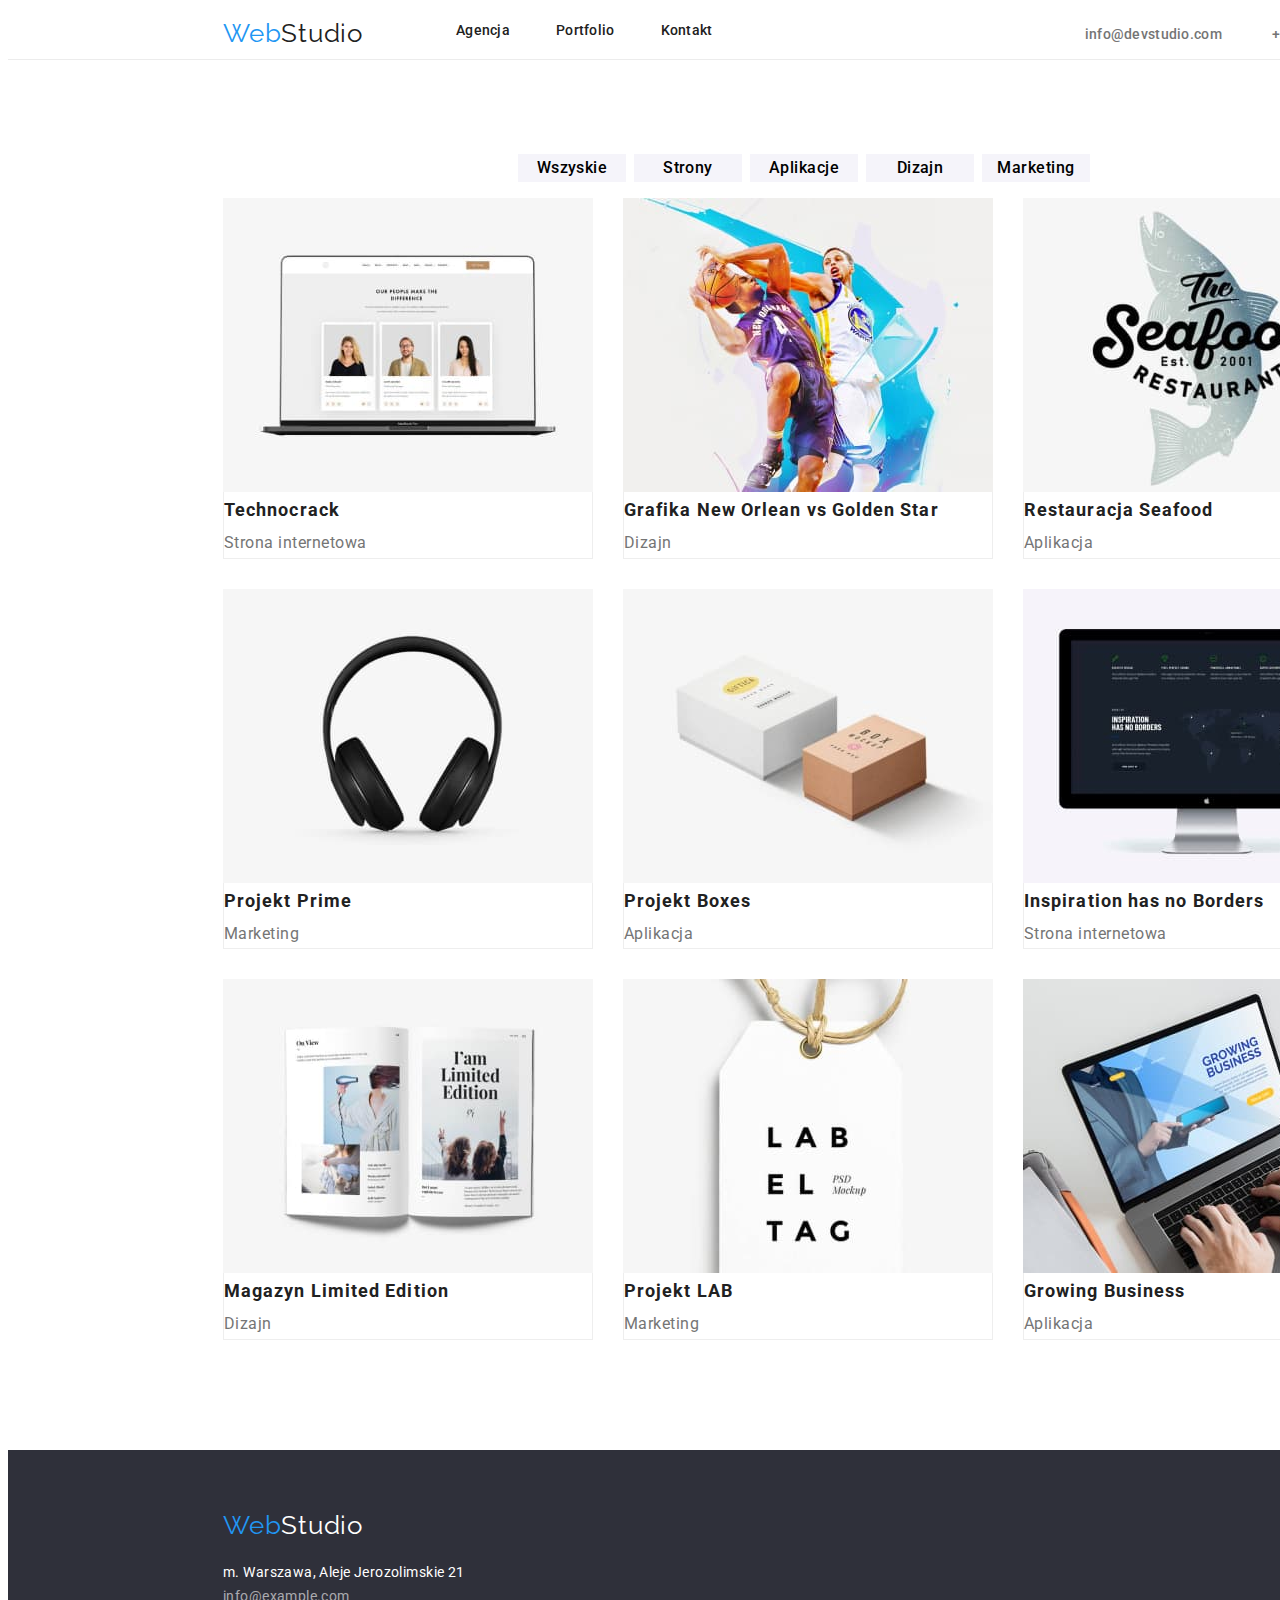
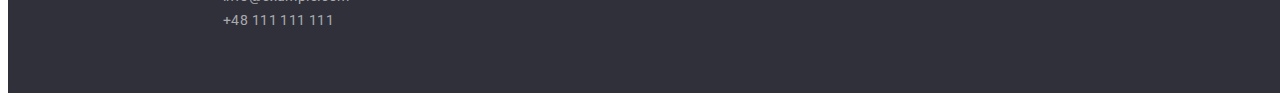
==== portfolio.html @ b4b90aaa "add files" ====
<!DOCTYPE html>
<html lang="pl">

<head>
    <meta charset="UTF-8" />
    <meta http-equiv="X-UA-Compatible" content="IE=edge" />
    <meta name="viewport" content="width=device-width, initial-scale=1.0" />
    <link rel="preconnect" href="https://fonts.googleapis.com" />
    <link rel="preconnect" href="https://fonts.gstatic.com" crossorigin />
    <link href="https://fonts.googleapis.com/css2?family=Raleway:wght@700&family=Roboto:wght@400;500;700;900&display=swap" rel="stylesheet" />
    <link rel="stylesheet" href="https://cdnjs.cloudflare.com/ajax/libs/modern-normalize/1.1.0/modern-normalize.min.css" integrity="sha512-wpPYUAdjBVSE4KJnH1VR1HeZfpl1ub8YT/NKx4PuQ5NmX2tKuGu6U/JRp5y+Y8XG2tV+wKQpNHVUX03MfMFn9Q==" crossorigin="anonymous" referrerpolicy="no-referrer"
    />
    <link rel="stylesheet" href="css/styles.css" type="text/css" />
    <title>WebStudio</title>
</head>

<body>
    <div class="container">
        <header class="header-class">
            <div class="header-div-flex">
                <a href="index.html" class="logo"><span class="web">Web</span>Studio</a>
                <nav class="top-menu">
                    <ul>
                        <li><a href="index.html" class="link"> Agencja</a></li>
                        <li>
                            <a href="portfolio.html" class="link">Portfolio</a>
                        </li>
                        <li>
                            <a href="#" class="link">Kontakt</a>
                        </li>
                    </ul>
                </nav>
            </div>
            <ul class="ul-address-nav">
                <li><a href="mailto:info@devstudio.com" class="link contacts">info@devstudio.com</a></li>
                <li><a href="tel:+48111111111" class="link contacts">+48 111 111 111</a></li>
            </ul>
        </header>
        <main>
            <!-- sekcja portfolio -->
            <section class="section">
                <div class="div-flex-filters">
                    <button type="button" class="filters">Wszyskie</button>
                    <button type="button" class="filters">Strony</button>
                    <button type="button" class="filters">Aplikacje</button>
                    <button type="button" class="filters">Dizajn</button>
                    <button type="button" class="filters">Marketing</button>
                </div>
                <ul class="filter">
                    <li>
                        <figure>
                            <figcaption>
                                <img src="images/portfolio/img.jpg" width="370" height="294" alt="Technocrack" />
                                <h3 class="header-three">Technocrack</h3>
                                <p class="paragraph">Strona internetowa</p>
                            </figcaption>
                        </figure>
                    </li>
                    <li>
                        <figure>
                            <figcaption>
                                <img src="images/portfolio/img-1.jpg" width="370" height="294" alt="Grafika New Orlean vs Golden Star" />
                                <h3 class="header-three">Grafika New Orlean vs Golden Star</h3>
                                <p class="paragraph">Dizajn</p>
                            </figcaption>
                        </figure>
                    </li>
                    <li>
                        <figure>
                            <figcaption>
                                <img src="images/portfolio/img-2.jpg" width="370" height="294" alt="Restauracja Seafood" />
                                <h3 class="header-three">Restauracja Seafood</h3>
                                <p class="paragraph">Aplikacja</p>
                            </figcaption>
                        </figure>
                    </li>
                    <li>
                        <figure>
                            <figcaption>
                                <img src="images/portfolio/img-3.jpg" width="370" height="294" alt="Projekt Prime" />
                                <h3 class="header-three">Projekt Prime</h3>
                                <p class="paragraph">Marketing</p>
                            </figcaption>
                        </figure>
                    </li>
                    <li>
                        <figure>
                            <figcaption>
                                <img src="images/portfolio/img-4.jpg" width="370" height="294" alt="Projekt Boxes" />
                                <h3 class="header-three">Projekt Boxes</h3>
                                <p class="paragraph">Aplikacja</p>
                            </figcaption>
                        </figure>
                    </li>
                    <li>
                        <figure>
                            <figcaption>
                                <img src="images/portfolio/img-5.jpg" width="370" height="294" alt="Inspiration has no Borders" />
                                <h3 class="header-three">Inspiration has no Borders</h3>
                                <p class="paragraph">Strona internetowa</p>
                            </figcaption>
                        </figure>
                    </li>
                    <li>
                        <figure>
                            <figcaption>
                                <img src="images/portfolio/img-6.jpg" width="370" height="294" alt="Magazyn Limited Edition" />
                                <h3 class="header-three">Magazyn Limited Edition</h3>
                                <p class="paragraph">Dizajn</p>
                            </figcaption>
                        </figure>
                    </li>
                    <li>
                        <figure>
                            <figcaption>
                                <img src="images/portfolio/img-7.jpg" width="370" height="294" alt="Projekt LAB" />
                                <h3 class="header-three">Projekt LAB</h3>
                                <p class="paragraph">Marketing</p>
                            </figcaption>
                        </figure>
                    </li>
                    <li>
                        <figure>
                            <figcaption>
                                <img src="images/portfolio/img-8.jpg" width="370" height="294" alt="Growing Business" />
                                <h3 class="header-three">Growing Business</h3>
                                <p class="paragraph">Aplikacja</p>
                            </figcaption>
                        </figure>
                    </li>
                </ul>
            </section>
        </main>
        <footer class="footer-section">
            <a href=" index.html " class="logo-footer"><span class="web">Web</span>Studio</a>
            <address>
          <ul>
            <li>
              <a
                href="https://goo.gl/maps/srkfornJ1DspSCza9 "
                target="_blank"
                rel="noopener nofollow noreferrer"
                class="adres"
                >m. Warszawa, Aleje Jerozolimskie 21</a
              >
            </li>

            <li><a href="mailto:info@example.com " class="email">info@example.com</a></li>
            <li><a href="tel:+48111111111 " class="tel">+48 111 111 111</a></li>
          </ul>
        </address>
        </footer>
    </div>
</body>

</html>
---- css/styles.css ----
:root {
    --main-text-color: #212121;
    --logo-color: #2196f3;
    --contacts-color: #757575;
    --filters-bg-color: #f5f4fa;
    --footer-section: #2f303a;
    --contacts-footer-color: rgba(255, 255, 255, 0.6);
    --second-color: #ffffff;
    --nav-border: 1px solid #ececec;
    --border-color-portfolio: #eeeeee;
}

body {
    font-family: 'Roboto', sans-serif;
    color: var(--main-text-color);
}

.container {
    margin: auto;
    width: 1600px;
}

.header-class {
    display: flex;
    align-items: center;
    border-bottom: var(--nav-border);
    justify-content: space-between;
}

.link {
    text-decoration: none;
    color: var(--main-text-color);
}

.link:hover,
.link:focus {
    color: var(--logo-color);
}

.filters:hover,
.filters:focus {
    background-color: var(--logo-color);
    color: var(--second-color);
    border-color: var(--logo-color);
    cursor: pointer;
}

.logo {
    text-decoration: none;
    font-family: 'Raleway';
    /* width: 145px; */
    font-size: 26px;
    letter-spacing: 0.03em;
    color: var(--main-text-color);
    line-height: 1.9;
    margin-left: 215px;
}

.web {
    color: var(--logo-color);
}

.top-menu {
    font-family: inherit;
    font-weight: 500;
    font-size: 14px;
    line-height: 1.14;
    letter-spacing: 0.02em;
}

.top-menu ul {
    display: flex;
    padding-left: 93px;
}

.top-menu li {
    margin-right: 46px;
}

.top-menu li:last-child {
    margin-right: 0;
}

.header-div-flex {
    display: flex;
}

.ul-address-nav {
    display: flex;
    margin-right: 227px;
}

.ul-address-nav li {
    margin-right: 50px;
}

.ul-address-nav li:last-child {
    margin-right: 0;
}

.contacts {
    color: var(--contacts-color);
    font-family: inherit;
    font-weight: 500;
    font-size: 14px;
    line-height: 1.14;
    letter-spacing: 0.02em;
}

.filters {
    background-color: var(--filters-bg-color);
    border: none;
    font-family: inherit;
    font-weight: 500;
    font-size: 16px;
    line-height: 1.6;
    text-align: center;
    letter-spacing: 0.03em;
}

ul {
    list-style-type: none;
}

.header-three {
    font-size: 18px;
    line-height: 2;
    letter-spacing: 0.06em;
}

.paragraph {
    font-size: 16px;
    line-height: 1.87;
    letter-spacing: 0.03em;
    color: var(--contacts-color);
}

.footer-section {
    background-color: var(--footer-section);
    color: var(--second-color);
    padding-top: 60px;
    font-style: normal;
}

address ul {
    padding: 20px 0 60px 215px;
    margin: 0;
    font-style: normal;
}

.logo-footer {
    padding-left: 215px;
    font-family: 'Raleway';
    font-size: 26px;
    line-height: 1.19;
    letter-spacing: 0.03em;
    color: var(--second-color);
    text-decoration: none;
}

.adres {
    text-decoration: none;
    font-family: inherit;
    font-size: 14px;
    line-height: 1.7;
    letter-spacing: 0.03em;
    color: var(--second-color);
}

.email {
    font-family: inherit;
    font-size: 14px;
    line-height: 1.7;
    letter-spacing: 0.03em;
    text-decoration-line: none;
    color: var(--contacts-footer-color);
}

.tel {
    font-family: inherit;
    font-size: 14px;
    line-height: 1.7;
    letter-spacing: 0.03em;
    color: var(--contacts-footer-color);
    text-decoration: none;
}

.tel:hover,
.email:hover,
.adres:hover {
    text-decoration: underline;
}

.button-index {
    display: flex;
    padding: 7px 38px;
    font-family: inherit;
    font-size: 16px;
    line-height: 1.87;
    text-align: center;
    letter-spacing: 0.06em;
    color: var(--second-color);
    background-color: var(--logo-color);
    box-shadow: 0px 4px 4px rgba(0, 0, 0, 0.15);
    border-radius: 4px;
    cursor: pointer;
    border-color: var(--logo-color);
    margin-left: 700px;
    margin-right: 700px;
    margin-bottom: 106px;
}

.header-first {
    font-family: inherit;
    font-weight: 900;
    font-size: 44px;
    line-height: 1.36;
    text-align: center;
    letter-spacing: 0.06em;
    text-transform: uppercase;
    color: var(--second-color);
    margin: 106px 452px 30px;
}

.welcome {
    background-color: var(--footer-section);
}

.header-third-index {
    font-family: inherit;
    font-size: 14px;
    line-height: 1.14;
    letter-spacing: 0.03em;
    text-transform: uppercase;
}

.paragraph-index {
    font-size: 14px;
    line-height: 1.71;
    letter-spacing: 0.03em;
    color: var(--contacts-color);
}

.header-second-index {
    font-size: 36px;
    line-height: 1.16;
    text-align: center;
    letter-spacing: 0.03em;
}

.team {
    background: var(--filters-bg-color);
}

.header-third-team {
    font-weight: 500;
    font-size: 16px;
    line-height: 1.18;
    text-align: center;
    letter-spacing: 0.03em;
}

.paragraph-team {
    font-size: 16px;
    line-height: 1.18;
    text-align: center;
    letter-spacing: 0.03em;
    color: var(--contacts-color);
}

.section {
    padding-top: 94px;
    padding-bottom: 94px;
}

.card,
.boxes,
.team-list,
.filter {
    display: flex;
    flex-wrap: wrap;
    gap: 30px;
    padding-left: 215px;
    padding-right: 215px;
}

.card li {
    flex-basis: calc((100% - 3 * 30px) / 4);
}

.boxes li {
    flex-basis: calc((100% - 2 * 30px) / 3);
}

.team-list li {
    flex-basis: calc((100% - 3 * 30px) / 4);
}

figure {
    display: flex;
    margin: 0;
    background-color: var(--second-color);
}

.figure-index {
    box-shadow: 0px 2px 1px 0px rgba(0, 0, 0, 0.2);
}

.div-flex-filters {
    display: flex;
    flex-wrap: wrap;
    gap: 8px;
    padding-left: 510px;
    padding-right: 518px;
}

.div-flex-filters button {
    flex-basis: calc((100% - 4 * 8px) / 5);
}

.filter figure img {
    background-color: var(--border-color-portfolio);
}

.filter img {
    display: block;
}

.filter p {
    border-bottom: 1px solid;
}

.filter h3,
.filter p {
    margin: 0;
    border-right: 1px solid;
    border-left: 1px solid;
    border-color: var(--border-color-portfolio);
}
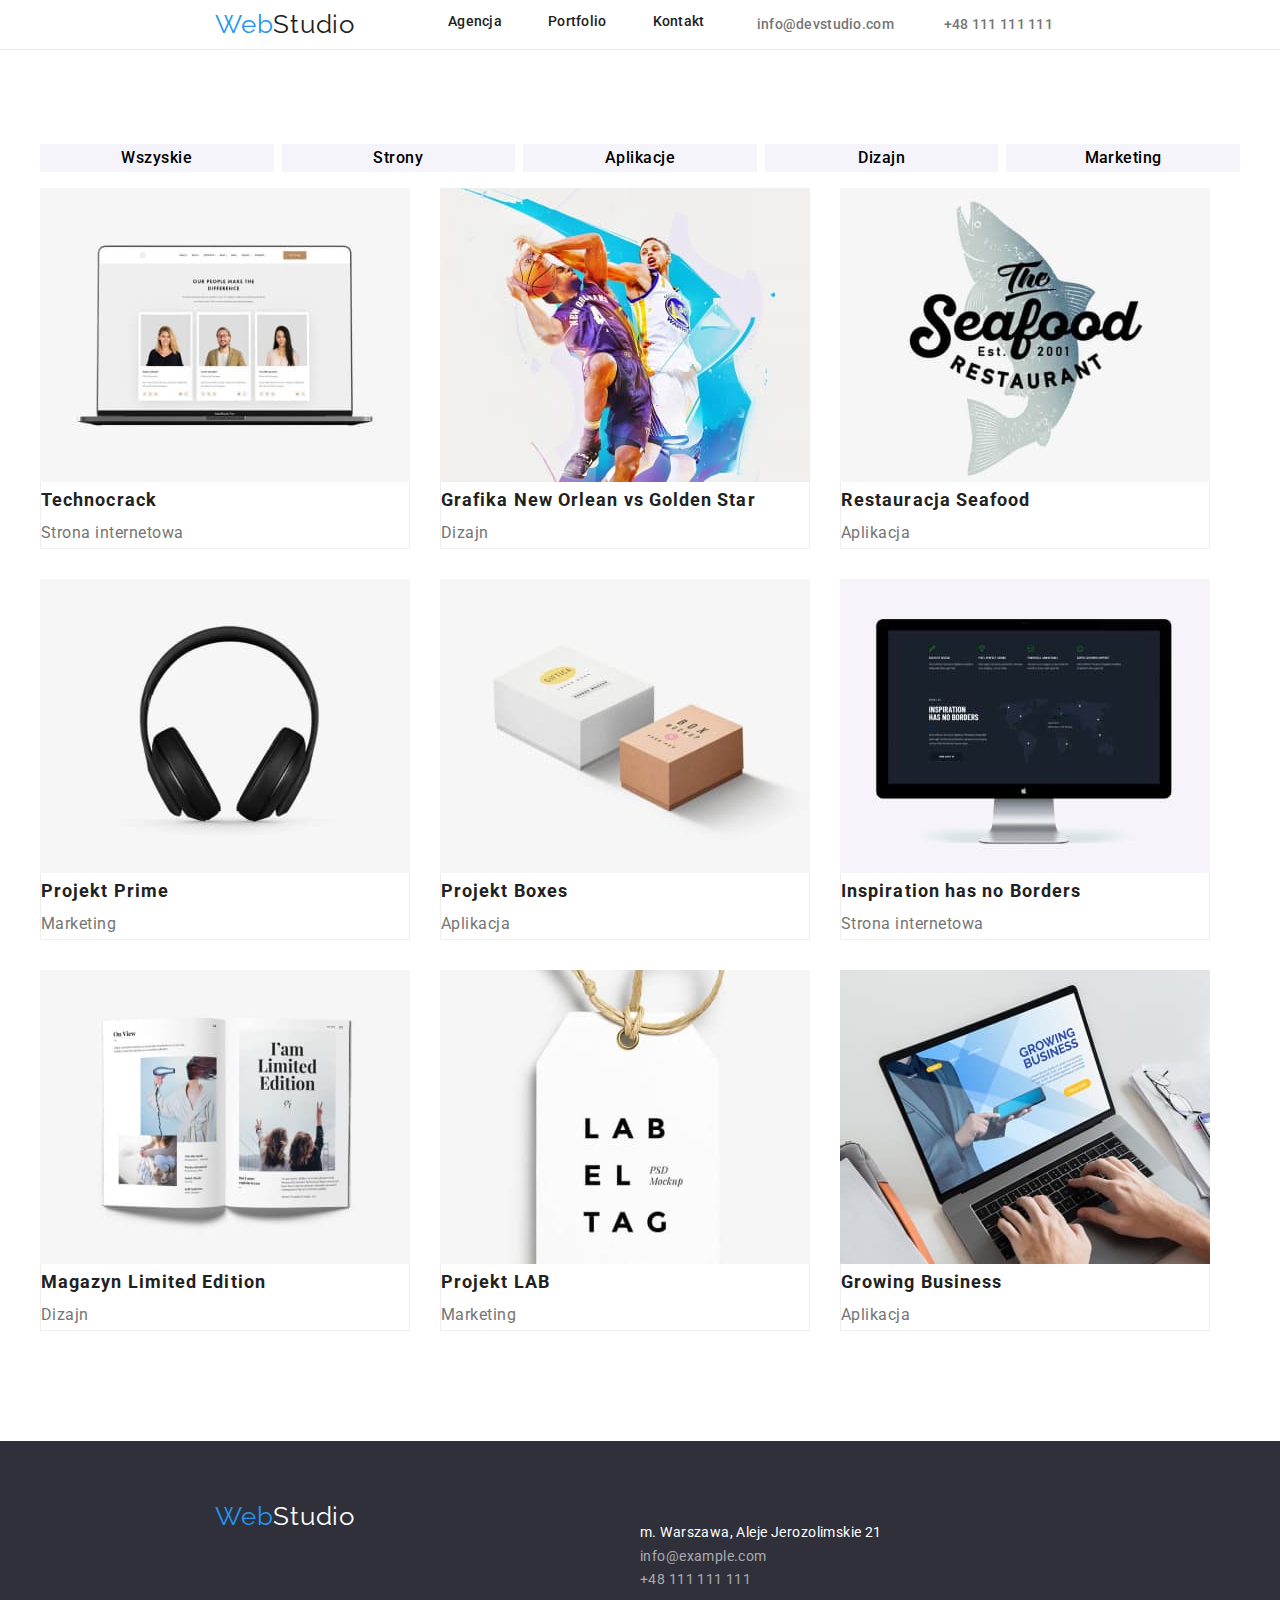
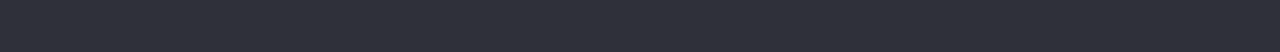
==== commit baf4b800: "changes portfolio with" ====
--- a/portfolio.html
+++ b/portfolio.html
@@ -15,30 +15,30 @@
 </head>
 
 <body>
-    <div class="container">
-        <header class="header-class">
-            <div class="header-div-flex">
-                <a href="index.html" class="logo"><span class="web">Web</span>Studio</a>
-                <nav class="top-menu">
-                    <ul>
-                        <li><a href="index.html" class="link"> Agencja</a></li>
-                        <li>
-                            <a href="portfolio.html" class="link">Portfolio</a>
-                        </li>
-                        <li>
-                            <a href="#" class="link">Kontakt</a>
-                        </li>
-                    </ul>
-                </nav>
-            </div>
-            <ul class="ul-address-nav">
-                <li><a href="mailto:info@devstudio.com" class="link contacts">info@devstudio.com</a></li>
-                <li><a href="tel:+48111111111" class="link contacts">+48 111 111 111</a></li>
-            </ul>
-        </header>
-        <main>
-            <!-- sekcja portfolio -->
-            <section class="section">
+    <header class="header-class">
+        <div class="header-div-flex">
+            <a href="index.html" class="logo"><span class="web">Web</span>Studio</a>
+            <nav class="top-menu">
+                <ul>
+                    <li><a href="index.html" class="link"> Agencja</a></li>
+                    <li>
+                        <a href="portfolio.html" class="link">Portfolio</a>
+                    </li>
+                    <li>
+                        <a href="#" class="link">Kontakt</a>
+                    </li>
+                </ul>
+            </nav>
+        </div>
+        <ul class="ul-address-nav">
+            <li><a href="mailto:info@devstudio.com" class="link contacts">info@devstudio.com</a></li>
+            <li><a href="tel:+48111111111" class="link contacts">+48 111 111 111</a></li>
+        </ul>
+    </header>
+    <main>
+        <!-- sekcja portfolio -->
+        <section class="section">
+            <div class="container">
                 <div class="div-flex-filters">
                     <button type="button" class="filters">Wszyskie</button>
                     <button type="button" class="filters">Strony</button>
@@ -46,6 +46,7 @@
                     <button type="button" class="filters">Dizajn</button>
                     <button type="button" class="filters">Marketing</button>
                 </div>
+
                 <ul class="filter">
                     <li>
                         <figure>
@@ -129,28 +130,28 @@
                         </figure>
                     </li>
                 </ul>
-            </section>
-        </main>
-        <footer class="footer-section">
-            <a href=" index.html " class="logo-footer"><span class="web">Web</span>Studio</a>
-            <address>
-          <ul>
-            <li>
-              <a
-                href="https://goo.gl/maps/srkfornJ1DspSCza9 "
-                target="_blank"
-                rel="noopener nofollow noreferrer"
-                class="adres"
-                >m. Warszawa, Aleje Jerozolimskie 21</a
-              >
-            </li>
+            </div>
+        </section>
+    </main>
+    <footer class="footer-section">
+        <a href=" index.html " class="logo-footer"><span class="web">Web</span>Studio</a>
+        <address>
+        <ul>
+          <li>
+            <a
+              href="https://goo.gl/maps/srkfornJ1DspSCza9 "
+              target="_blank"
+              rel="noopener nofollow noreferrer"
+              class="adres"
+              >m. Warszawa, Aleje Jerozolimskie 21</a
+            >
+          </li>
 
-            <li><a href="mailto:info@example.com " class="email">info@example.com</a></li>
-            <li><a href="tel:+48111111111 " class="tel">+48 111 111 111</a></li>
-          </ul>
-        </address>
-        </footer>
-    </div>
+          <li><a href="mailto:info@example.com " class="email">info@example.com</a></li>
+          <li><a href="tel:+48111111111 " class="tel">+48 111 111 111</a></li>
+        </ul>
+      </address>
+    </footer>
 </body>
 
 </html>--- a/css/styles.css
+++ b/css/styles.css
@@ -8,16 +8,18 @@
     --second-color: #ffffff;
     --nav-border: 1px solid #ececec;
     --border-color-portfolio: #eeeeee;
+    --border-partner-logo: #afb1b8;
 }
 
 body {
+    margin: 0 auto;
     font-family: 'Roboto', sans-serif;
     color: var(--main-text-color);
 }
 
 .container {
-    margin: auto;
-    width: 1600px;
+    margin: 0 auto;
+    max-width: 1200px;
 }
 
 .header-class {
@@ -25,6 +27,8 @@
     align-items: center;
     border-bottom: var(--nav-border);
     justify-content: space-between;
+    max-width: 1600px;
+    margin: auto;
 }
 
 .link {
@@ -105,6 +109,7 @@
     font-size: 14px;
     line-height: 1.14;
     letter-spacing: 0.02em;
+    display: flex;
 }
 
 .filters {
@@ -140,6 +145,11 @@
     color: var(--second-color);
     padding-top: 60px;
     font-style: normal;
+    display: flex;
+    flex-wrap: wrap;
+    gap: 70px;
+    max-width: 1600px;
+    margin: auto;
 }
 
 address ul {
@@ -205,9 +215,7 @@
     border-radius: 4px;
     cursor: pointer;
     border-color: var(--logo-color);
-    margin-left: 700px;
-    margin-right: 700px;
-    margin-bottom: 106px;
+    margin: auto;
 }
 
 .header-first {
@@ -219,11 +227,19 @@
     letter-spacing: 0.06em;
     text-transform: uppercase;
     color: var(--second-color);
-    margin: 106px 452px 30px;
+    /* margin: 106px 452px 30px; */
+    margin: auto;
+    width: 696px;
+    height: 120px;
 }
 
 .welcome {
     background-color: var(--footer-section);
+    background: linear-gradient(to right, rgba(47, 48, 58, 0.4), rgba(47, 48, 58, 0.4)), url('../images/photo.jpg') 100% 35%;
+    background-size: cover;
+    background-repeat: no-repeat;
+    max-width: 1600px;
+    margin: auto;
 }
 
 .header-third-index {
@@ -269,8 +285,8 @@
 }
 
 .section {
-    padding-top: 94px;
-    padding-bottom: 94px;
+    padding: 94px 0;
+    /* width: 1600px; */
 }
 
 .card,
@@ -280,8 +296,7 @@
     display: flex;
     flex-wrap: wrap;
     gap: 30px;
-    padding-left: 215px;
-    padding-right: 215px;
+    padding-left: 0;
 }
 
 .card li {
@@ -310,12 +325,21 @@
     display: flex;
     flex-wrap: wrap;
     gap: 8px;
-    padding-left: 510px;
-    padding-right: 518px;
 }
 
 .div-flex-filters button {
     flex-basis: calc((100% - 4 * 8px) / 5);
+}
+
+.icons-client {
+    display: flex;
+    flex-wrap: wrap;
+    gap: 30px;
+    padding-left: 0;
+}
+
+.icons-client li {
+    flex-basis: calc((100% - 5 * 30px) / 6);
 }
 
 .filter figure img {
@@ -336,4 +360,65 @@
     border-right: 1px solid;
     border-left: 1px solid;
     border-color: var(--border-color-portfolio);
+}
+
+.filter figure:hover {
+    box-shadow: 1px 4px 6px 0px rgba(0, 0, 0, 0.16);
+}
+
+.link.icon {
+    fill: var(--contacts-color);
+}
+
+.icon {
+    margin-right: 10px;
+    fill: var(--contacts-color);
+}
+
+.link:hover svg,
+.link:focus svg {
+    fill: var(--logo-color);
+}
+
+.icon-container {
+    text-align: center;
+    background-color: var(--filters-bg-color);
+    padding: 25px 0;
+}
+
+.social-icon {
+    margin: 16px 32px 30px;
+}
+
+.social-icon svg {
+    padding: 12px;
+    margin-right: 0;
+    border-radius: 50%;
+}
+
+.icon-client {
+    text-align: center;
+    padding: 17.71px 32px 14.25px;
+    border: 1px solid var(--border-partner-logo);
+    border-radius: 4px;
+    fill: var(--border-partner-logo);
+}
+
+.icon-client:hover {
+    border: 1px solid var(--logo-color);
+    border-radius: 4px;
+    fill: var(--logo-color);
+}
+
+.icon-footer {
+    background-color: rgba(255, 255, 255, 0.1);
+    padding: 12px;
+    border-radius: 50%;
+}
+
+.header-social-footer {
+    text-transform: uppercase;
+    font-size: 14px;
+    line-height: 1.14;
+    color: var(--second-color);
 }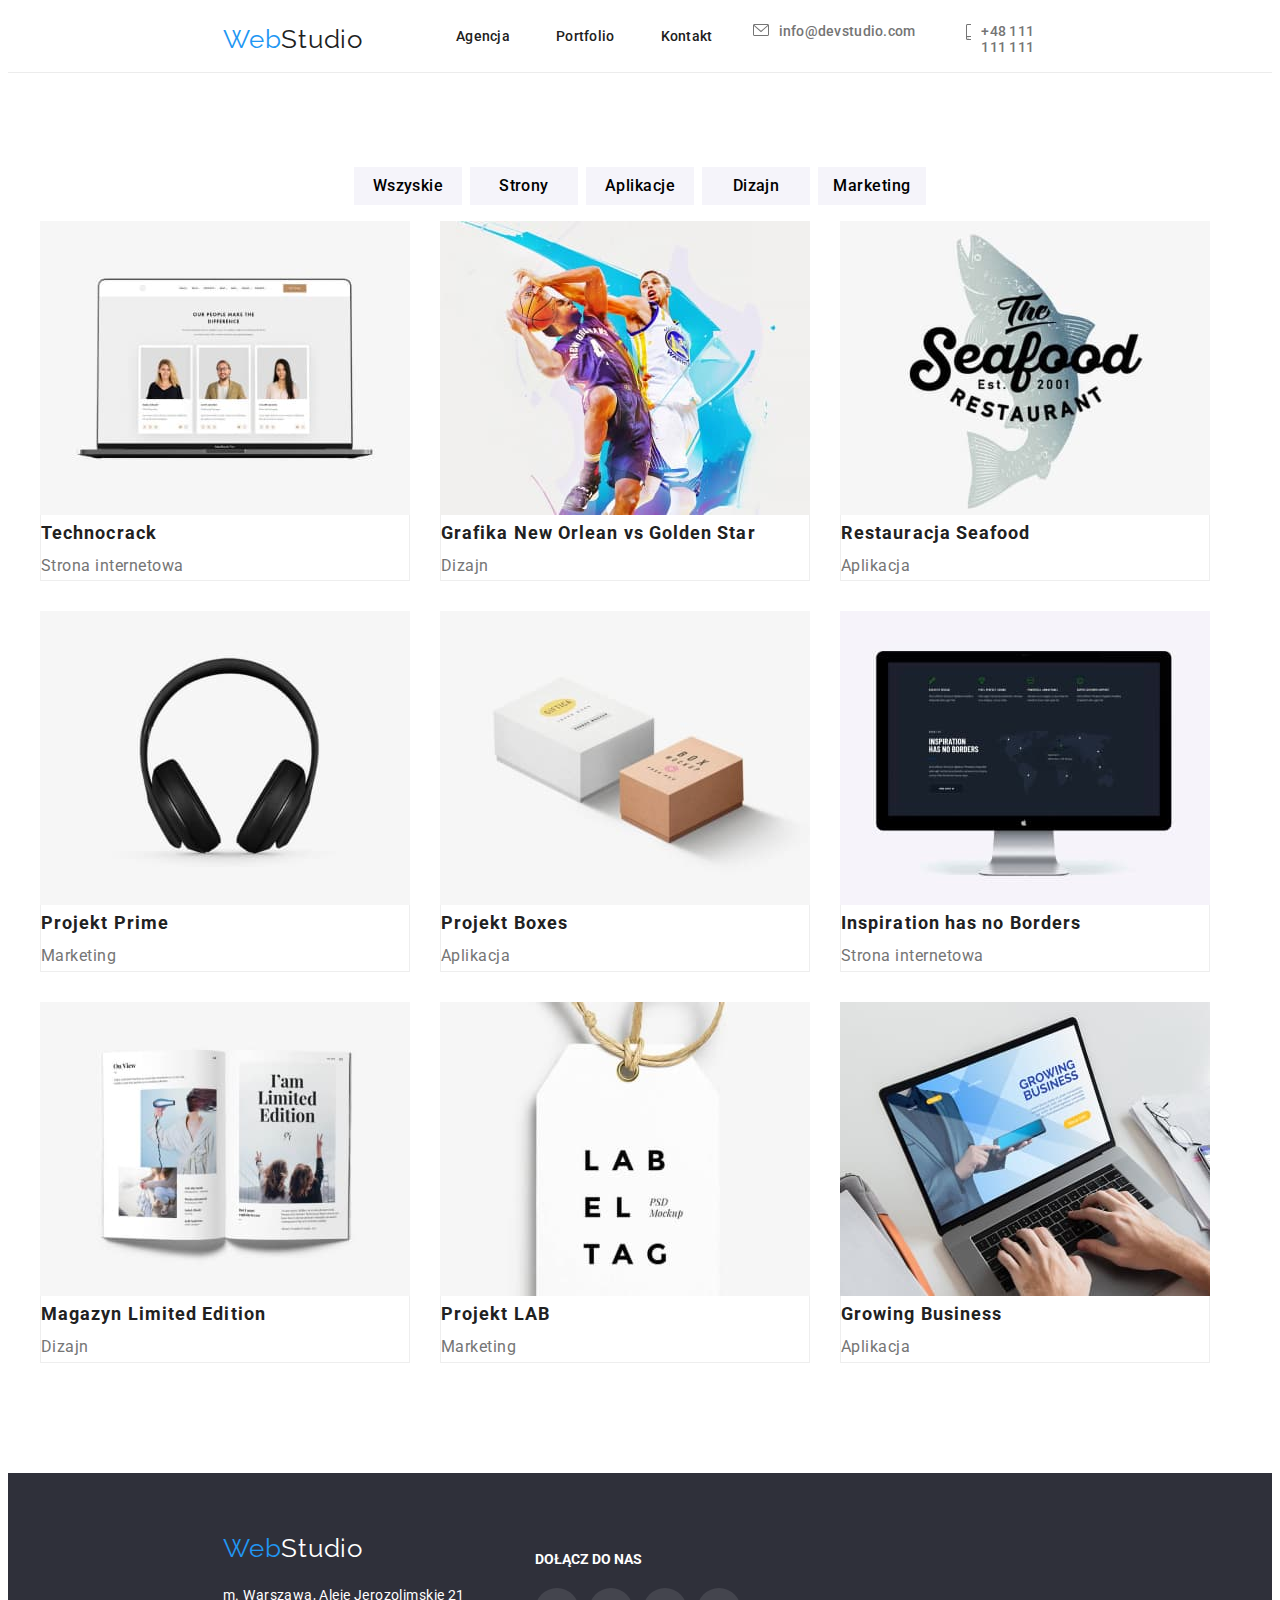
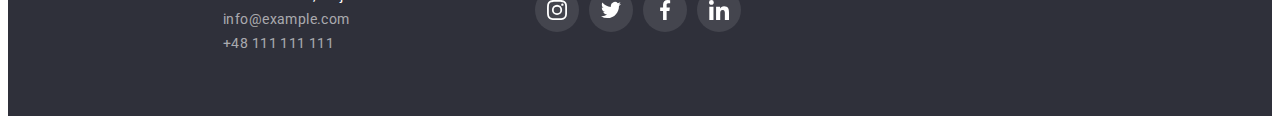
==== commit 37814fce: "add cursor pointer" ====
--- a/portfolio.html
+++ b/portfolio.html
@@ -17,141 +17,222 @@
 <body>
     <header class="header-class">
         <div class="header-div-flex">
-            <a href="index.html" class="logo"><span class="web">Web</span>Studio</a>
+            <a href=" index.html " class="logo"><span class="web">Web</span>Studio</a>
+
             <nav class="top-menu">
                 <ul>
-                    <li><a href="index.html" class="link"> Agencja</a></li>
+                    <li><a href="index.html " class="link"> Agencja</a></li>
                     <li>
-                        <a href="portfolio.html" class="link">Portfolio</a>
+                        <a href="portfolio.html " class="link">Portfolio</a>
                     </li>
                     <li>
-                        <a href="#" class="link">Kontakt</a>
+                        <a href="# " class="link">Kontakt</a>
                     </li>
                 </ul>
             </nav>
         </div>
         <ul class="ul-address-nav">
-            <li><a href="mailto:info@devstudio.com" class="link contacts">info@devstudio.com</a></li>
-            <li><a href="tel:+48111111111" class="link contacts">+48 111 111 111</a></li>
-        </ul>
+            <li>
+                <a href="mailto:info@devstudio.com " class="link contacts"><svg class="icon" width="16" height="12">
+              <use href="images/icons.svg#message"></use>
+            </svg>
+            info@devstudio.com</a
+          >
+        </li>
+        <li>
+          <a href="tel:+48111111111 " class="link contacts"
+            ><svg class="icon" width="10" height="16">
+              <use href="images/icons.svg#phone"></use>
+            </svg>
+            +48 111 111 111</a
+          >
+        </li>
+      </ul>
     </header>
     <main>
-        <!-- sekcja portfolio -->
-        <section class="section">
-            <div class="container">
-                <div class="div-flex-filters">
-                    <button type="button" class="filters">Wszyskie</button>
-                    <button type="button" class="filters">Strony</button>
-                    <button type="button" class="filters">Aplikacje</button>
-                    <button type="button" class="filters">Dizajn</button>
-                    <button type="button" class="filters">Marketing</button>
-                </div>
-
-                <ul class="filter">
-                    <li>
-                        <figure>
-                            <figcaption>
-                                <img src="images/portfolio/img.jpg" width="370" height="294" alt="Technocrack" />
-                                <h3 class="header-three">Technocrack</h3>
-                                <p class="paragraph">Strona internetowa</p>
-                            </figcaption>
-                        </figure>
-                    </li>
-                    <li>
-                        <figure>
-                            <figcaption>
-                                <img src="images/portfolio/img-1.jpg" width="370" height="294" alt="Grafika New Orlean vs Golden Star" />
-                                <h3 class="header-three">Grafika New Orlean vs Golden Star</h3>
-                                <p class="paragraph">Dizajn</p>
-                            </figcaption>
-                        </figure>
-                    </li>
-                    <li>
-                        <figure>
-                            <figcaption>
-                                <img src="images/portfolio/img-2.jpg" width="370" height="294" alt="Restauracja Seafood" />
-                                <h3 class="header-three">Restauracja Seafood</h3>
-                                <p class="paragraph">Aplikacja</p>
-                            </figcaption>
-                        </figure>
-                    </li>
-                    <li>
-                        <figure>
-                            <figcaption>
-                                <img src="images/portfolio/img-3.jpg" width="370" height="294" alt="Projekt Prime" />
-                                <h3 class="header-three">Projekt Prime</h3>
-                                <p class="paragraph">Marketing</p>
-                            </figcaption>
-                        </figure>
-                    </li>
-                    <li>
-                        <figure>
-                            <figcaption>
-                                <img src="images/portfolio/img-4.jpg" width="370" height="294" alt="Projekt Boxes" />
-                                <h3 class="header-three">Projekt Boxes</h3>
-                                <p class="paragraph">Aplikacja</p>
-                            </figcaption>
-                        </figure>
-                    </li>
-                    <li>
-                        <figure>
-                            <figcaption>
-                                <img src="images/portfolio/img-5.jpg" width="370" height="294" alt="Inspiration has no Borders" />
-                                <h3 class="header-three">Inspiration has no Borders</h3>
-                                <p class="paragraph">Strona internetowa</p>
-                            </figcaption>
-                        </figure>
-                    </li>
-                    <li>
-                        <figure>
-                            <figcaption>
-                                <img src="images/portfolio/img-6.jpg" width="370" height="294" alt="Magazyn Limited Edition" />
-                                <h3 class="header-three">Magazyn Limited Edition</h3>
-                                <p class="paragraph">Dizajn</p>
-                            </figcaption>
-                        </figure>
-                    </li>
-                    <li>
-                        <figure>
-                            <figcaption>
-                                <img src="images/portfolio/img-7.jpg" width="370" height="294" alt="Projekt LAB" />
-                                <h3 class="header-three">Projekt LAB</h3>
-                                <p class="paragraph">Marketing</p>
-                            </figcaption>
-                        </figure>
-                    </li>
-                    <li>
-                        <figure>
-                            <figcaption>
-                                <img src="images/portfolio/img-8.jpg" width="370" height="294" alt="Growing Business" />
-                                <h3 class="header-three">Growing Business</h3>
-                                <p class="paragraph">Aplikacja</p>
-                            </figcaption>
-                        </figure>
-                    </li>
-                </ul>
-            </div>
-        </section>
+      <!-- sekcja portfolio -->
+      <section class="section">
+        <div class="container">
+          <div class="div-flex-filters">
+            <button type="button" class="filters">Wszyskie</button>
+            <button type="button" class="filters">Strony</button>
+            <button type="button" class="filters">Aplikacje</button>
+            <button type="button" class="filters">Dizajn</button>
+            <button type="button" class="filters">Marketing</button>
+          </div>
+
+          <ul class="filter">
+            <li>
+              <figure>
+                <figcaption>
+                  <img src="images/portfolio/img.jpg" width="370" height="294" alt="Technocrack" />
+                  <h3 class="header-three">Technocrack</h3>
+                  <p class="paragraph">Strona internetowa</p>
+                </figcaption>
+              </figure>
+            </li>
+            <li>
+              <figure>
+                <figcaption>
+                  <img
+                    src="images/portfolio/img-1.jpg"
+                    width="370"
+                    height="294"
+                    alt="Grafika New Orlean vs Golden Star"
+                  />
+                  <h3 class="header-three">Grafika New Orlean vs Golden Star</h3>
+                  <p class="paragraph">Dizajn</p>
+                </figcaption>
+              </figure>
+            </li>
+            <li>
+              <figure>
+                <figcaption>
+                  <img
+                    src="images/portfolio/img-2.jpg"
+                    width="370"
+                    height="294"
+                    alt="Restauracja Seafood"
+                  />
+                  <h3 class="header-three">Restauracja Seafood</h3>
+                  <p class="paragraph">Aplikacja</p>
+                </figcaption>
+              </figure>
+            </li>
+            <li>
+              <figure>
+                <figcaption>
+                  <img
+                    src="images/portfolio/img-3.jpg"
+                    width="370"
+                    height="294"
+                    alt="Projekt Prime"
+                  />
+                  <h3 class="header-three">Projekt Prime</h3>
+                  <p class="paragraph">Marketing</p>
+                </figcaption>
+              </figure>
+            </li>
+            <li>
+              <figure>
+                <figcaption>
+                  <img
+                    src="images/portfolio/img-4.jpg"
+                    width="370"
+                    height="294"
+                    alt="Projekt Boxes"
+                  />
+                  <h3 class="header-three">Projekt Boxes</h3>
+                  <p class="paragraph">Aplikacja</p>
+                </figcaption>
+              </figure>
+            </li>
+            <li>
+              <figure>
+                <figcaption>
+                  <img
+                    src="images/portfolio/img-5.jpg"
+                    width="370"
+                    height="294"
+                    alt="Inspiration has no Borders"
+                  />
+                  <h3 class="header-three">Inspiration has no Borders</h3>
+                  <p class="paragraph">Strona internetowa</p>
+                </figcaption>
+              </figure>
+            </li>
+            <li>
+              <figure>
+                <figcaption>
+                  <img
+                    src="images/portfolio/img-6.jpg"
+                    width="370"
+                    height="294"
+                    alt="Magazyn Limited Edition"
+                  />
+                  <h3 class="header-three">Magazyn Limited Edition</h3>
+                  <p class="paragraph">Dizajn</p>
+                </figcaption>
+              </figure>
+            </li>
+            <li>
+              <figure>
+                <figcaption>
+                  <img
+                    src="images/portfolio/img-7.jpg"
+                    width="370"
+                    height="294"
+                    alt="Projekt LAB"
+                  />
+                  <h3 class="header-three">Projekt LAB</h3>
+                  <p class="paragraph">Marketing</p>
+                </figcaption>
+              </figure>
+            </li>
+            <li>
+              <figure>
+                <figcaption>
+                  <img
+                    src="images/portfolio/img-8.jpg"
+                    width="370"
+                    height="294"
+                    alt="Growing Business"
+                  />
+                  <h3 class="header-three">Growing Business</h3>
+                  <p class="paragraph">Aplikacja</p>
+                </figcaption>
+              </figure>
+            </li>
+          </ul>
+        </div>
+      </section>
     </main>
     <footer class="footer-section">
-        <a href=" index.html " class="logo-footer"><span class="web">Web</span>Studio</a>
-        <address>
-        <ul>
-          <li>
-            <a
-              href="https://goo.gl/maps/srkfornJ1DspSCza9 "
-              target="_blank"
-              rel="noopener nofollow noreferrer"
-              class="adres"
-              >m. Warszawa, Aleje Jerozolimskie 21</a
-            >
-          </li>
-
-          <li><a href="mailto:info@example.com " class="email">info@example.com</a></li>
-          <li><a href="tel:+48111111111 " class="tel">+48 111 111 111</a></li>
-        </ul>
-      </address>
-    </footer>
+      <div>
+        <a href=" index.html" class="logo-footer"><span class="web">Web</span>Studio</a>
+                <address>
+          <ul>
+            <li>
+              <a
+                href="https://goo.gl/maps/srkfornJ1DspSCza9 "
+                target="_blank"
+                rel="noopener nofollow noreferrer"
+                class="adres"
+                >m. Warszawa, Aleje Jerozolimskie 21</a
+              >
+            </li>
+
+            <li><a href="mailto:info@example.com" class="email">info@example.com</a></li>
+            <li><a href="tel:+48111111111" class="tel">+48 111 111 111</a></li>
+          </ul>
+        </address>
+                </div>
+                <div class="social-icon-footer">
+                    <h4 class="header-social-footer">Dołącz do nas</h4>
+                    <div class="social-icon">
+                        <div class="single-social-icon icon-footer">
+                            <svg class="icon" width="20" height="20">
+              <use href="images/icons.svg#instagram"></use>
+            </svg>
+                        </div>
+                        <div class="single-social-icon icon-footer">
+                            <svg class="icon" width="20" height="20">
+              <use href="images/icons.svg#twitter"></use>
+            </svg>
+                        </div>
+                        <div class="single-social-icon icon-footer">
+                            <svg class="icon" width="20" height="20">
+              <use href="images/icons.svg#facebook"></use>
+            </svg>
+                        </div>
+                        <div class="single-social-icon icon-footer">
+                            <svg class="icon" width="20" height="20">
+              <use href="images/icons.svg#likedin"></use>
+            </svg>
+                        </div>
+                    </div>
+                </div>
+                </footer>
 </body>
 
 </html>--- a/css/styles.css
+++ b/css/styles.css
@@ -12,7 +12,6 @@
 }
 
 body {
-    margin: 0 auto;
     font-family: 'Roboto', sans-serif;
     color: var(--main-text-color);
 }
@@ -121,6 +120,7 @@
     line-height: 1.6;
     text-align: center;
     letter-spacing: 0.03em;
+    padding: 6px 0;
 }
 
 ul {
@@ -227,7 +227,6 @@
     letter-spacing: 0.06em;
     text-transform: uppercase;
     color: var(--second-color);
-    /* margin: 106px 452px 30px; */
     margin: auto;
     width: 696px;
     height: 120px;
@@ -286,7 +285,6 @@
 
 .section {
     padding: 94px 0;
-    /* width: 1600px; */
 }
 
 .card,
@@ -308,7 +306,7 @@
 }
 
 .team-list li {
-    flex-basis: calc((100% - 3 * 30px) / 4);
+    flex-basis: calc((100% - 3 * 40px) / 4);
 }
 
 figure {
@@ -325,6 +323,8 @@
     display: flex;
     flex-wrap: wrap;
     gap: 8px;
+    max-width: 572px;
+    margin: auto;
 }
 
 .div-flex-filters button {
@@ -387,13 +387,46 @@
 }
 
 .social-icon {
-    margin: 16px 32px 30px;
+    display: flex;
+    margin: 16px 0 18px 32px;
+}
+
+.social-icon-footer .social-icon {
+    margin: 20px 0 0;
+}
+
+.single-social-icon {
+    padding: 12px;
+    border-radius: 50%;
+    display: flex;
+    justify-content: center;
+    align-items: center;
+    width: fit-content;
+    margin-right: 10px;
+}
+
+.single-social-icon:hover {
+    background-color: var(--logo-color);
+    fill: var(--second-color);
+    cursor: pointer;
 }
 
 .social-icon svg {
-    padding: 12px;
     margin-right: 0;
-    border-radius: 50%;
+    fill: var(--border-partner-logo);
+}
+
+.single-social-icon:hover svg {
+    margin-right: 0;
+    fill: var(--second-color);
+}
+
+.icon-footer svg {
+    fill: var(--second-color);
+}
+
+.social-icon div:last-child {
+    margin-right: 0;
 }
 
 .icon-client {
@@ -412,8 +445,6 @@
 
 .icon-footer {
     background-color: rgba(255, 255, 255, 0.1);
-    padding: 12px;
-    border-radius: 50%;
 }
 
 .header-social-footer {
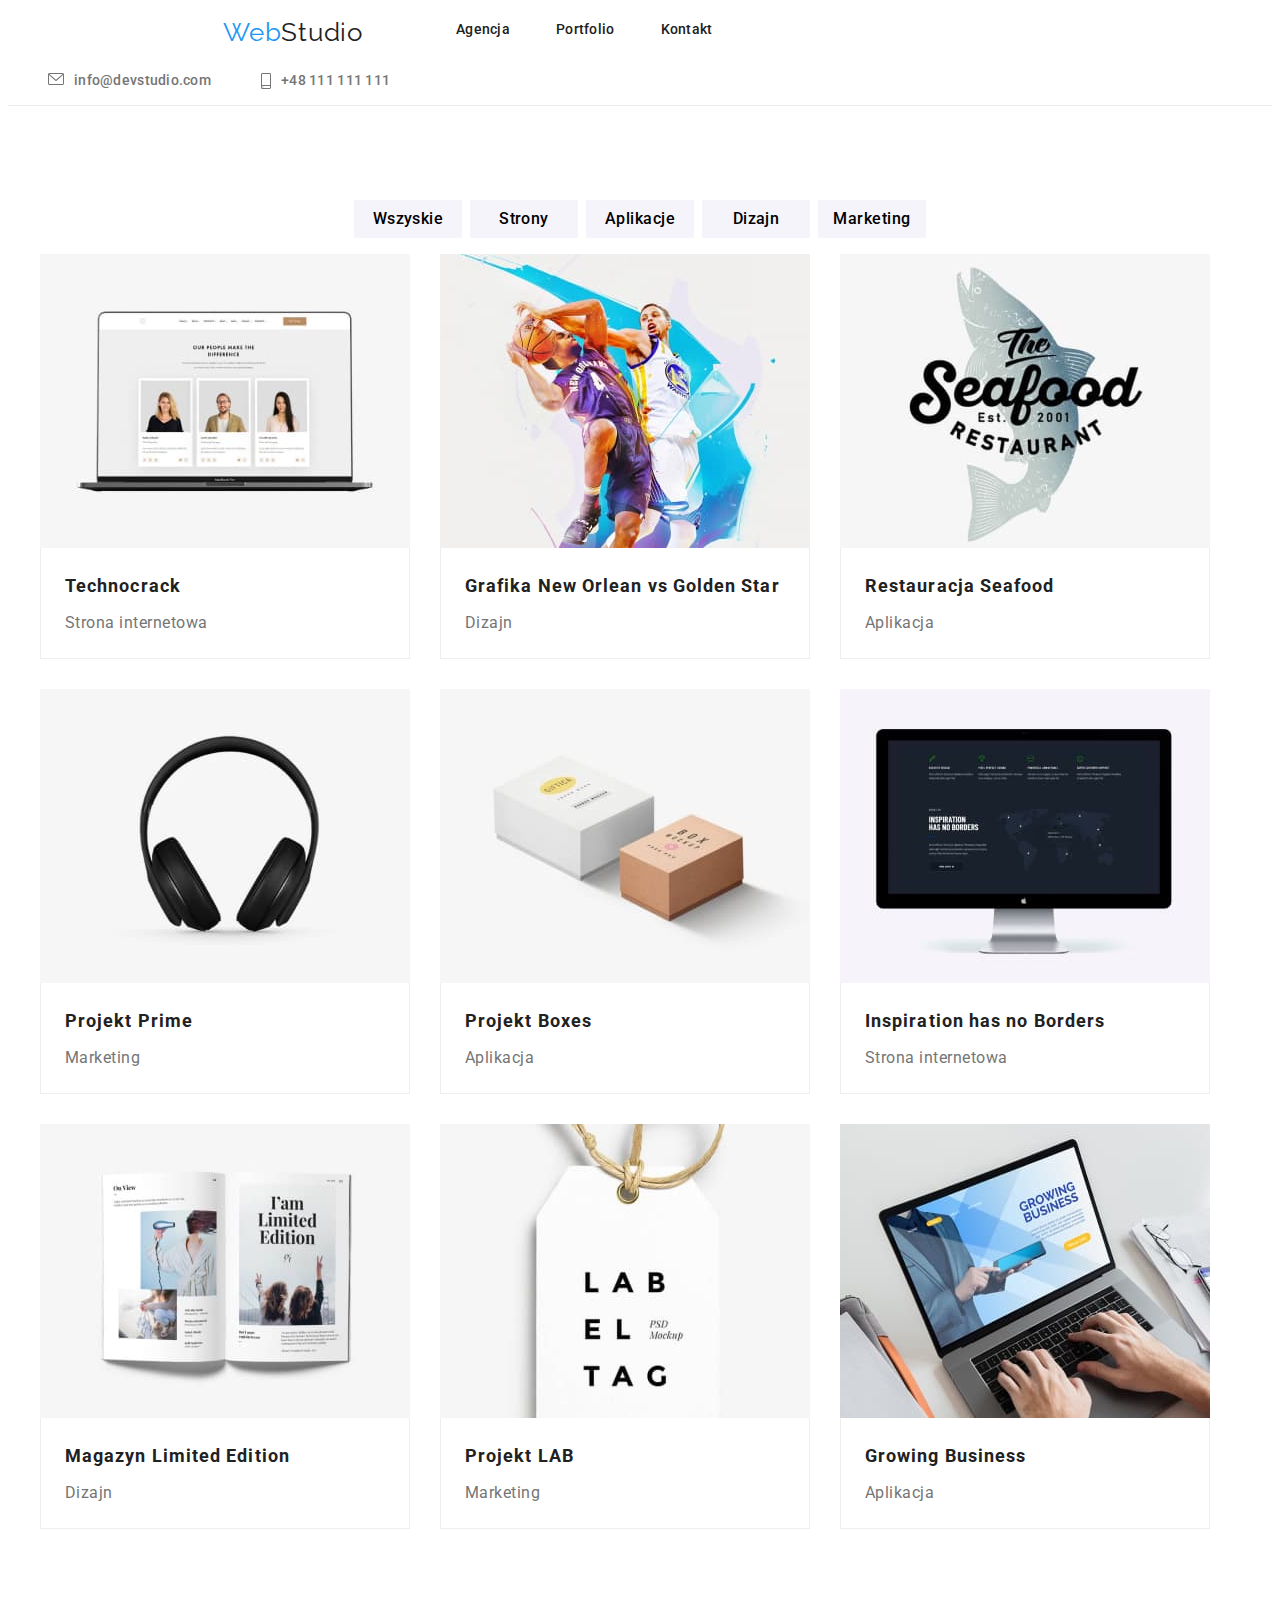
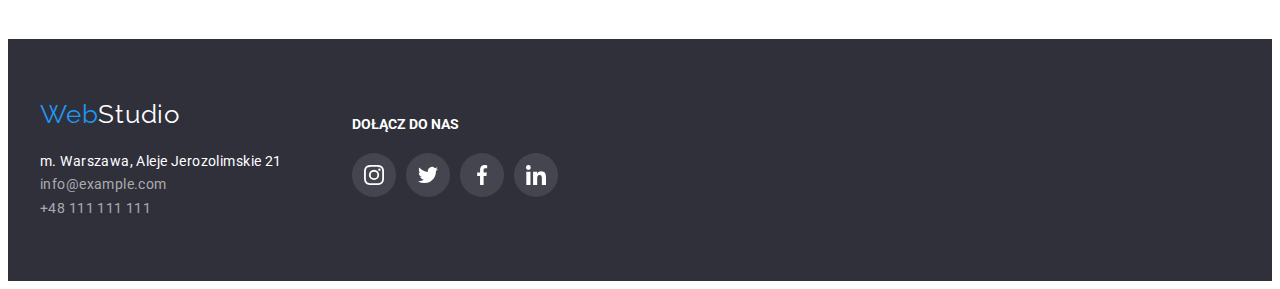
==== commit 506fa6b8: "footer portfolio" ====
--- a/portfolio.html
+++ b/portfolio.html
@@ -34,205 +34,159 @@
         <ul class="ul-address-nav">
             <li>
                 <a href="mailto:info@devstudio.com " class="link contacts"><svg class="icon" width="16" height="12">
-              <use href="images/icons.svg#message"></use>
-            </svg>
-            info@devstudio.com</a
-          >
-        </li>
-        <li>
-          <a href="tel:+48111111111 " class="link contacts"
-            ><svg class="icon" width="10" height="16">
-              <use href="images/icons.svg#phone"></use>
-            </svg>
-            +48 111 111 111</a
-          >
-        </li>
-      </ul>
+            <use href="images/icons.svg#message"></use>
+          </svg>
+          info@devstudio.com</a>
+            </li>
+            <li>
+                <a href="tel:+48111111111 " class="link contacts"><svg class="icon" width="10" height="16">
+            <use href="images/icons.svg#phone"></use>
+          </svg>
+          +48 111 111 111</a>
+            </li>
+        </ul>
     </header>
     <main>
-      <!-- sekcja portfolio -->
-      <section class="section">
-        <div class="container">
-          <div class="div-flex-filters">
-            <button type="button" class="filters">Wszyskie</button>
-            <button type="button" class="filters">Strony</button>
-            <button type="button" class="filters">Aplikacje</button>
-            <button type="button" class="filters">Dizajn</button>
-            <button type="button" class="filters">Marketing</button>
-          </div>
+        <!-- sekcja portfolio -->
+        <section class="section">
+            <div class="container">
+                <div class="div-flex-filters">
+                    <button type="button" class="filters">Wszyskie</button>
+                    <button type="button" class="filters">Strony</button>
+                    <button type="button" class="filters">Aplikacje</button>
+                    <button type="button" class="filters">Dizajn</button>
+                    <button type="button" class="filters">Marketing</button>
+                </div>
 
-          <ul class="filter">
-            <li>
-              <figure>
-                <figcaption>
-                  <img src="images/portfolio/img.jpg" width="370" height="294" alt="Technocrack" />
-                  <h3 class="header-three">Technocrack</h3>
-                  <p class="paragraph">Strona internetowa</p>
-                </figcaption>
-              </figure>
-            </li>
-            <li>
-              <figure>
-                <figcaption>
-                  <img
-                    src="images/portfolio/img-1.jpg"
-                    width="370"
-                    height="294"
-                    alt="Grafika New Orlean vs Golden Star"
-                  />
-                  <h3 class="header-three">Grafika New Orlean vs Golden Star</h3>
-                  <p class="paragraph">Dizajn</p>
-                </figcaption>
-              </figure>
-            </li>
-            <li>
-              <figure>
-                <figcaption>
-                  <img
-                    src="images/portfolio/img-2.jpg"
-                    width="370"
-                    height="294"
-                    alt="Restauracja Seafood"
-                  />
-                  <h3 class="header-three">Restauracja Seafood</h3>
-                  <p class="paragraph">Aplikacja</p>
-                </figcaption>
-              </figure>
-            </li>
-            <li>
-              <figure>
-                <figcaption>
-                  <img
-                    src="images/portfolio/img-3.jpg"
-                    width="370"
-                    height="294"
-                    alt="Projekt Prime"
-                  />
-                  <h3 class="header-three">Projekt Prime</h3>
-                  <p class="paragraph">Marketing</p>
-                </figcaption>
-              </figure>
-            </li>
-            <li>
-              <figure>
-                <figcaption>
-                  <img
-                    src="images/portfolio/img-4.jpg"
-                    width="370"
-                    height="294"
-                    alt="Projekt Boxes"
-                  />
-                  <h3 class="header-three">Projekt Boxes</h3>
-                  <p class="paragraph">Aplikacja</p>
-                </figcaption>
-              </figure>
-            </li>
-            <li>
-              <figure>
-                <figcaption>
-                  <img
-                    src="images/portfolio/img-5.jpg"
-                    width="370"
-                    height="294"
-                    alt="Inspiration has no Borders"
-                  />
-                  <h3 class="header-three">Inspiration has no Borders</h3>
-                  <p class="paragraph">Strona internetowa</p>
-                </figcaption>
-              </figure>
-            </li>
-            <li>
-              <figure>
-                <figcaption>
-                  <img
-                    src="images/portfolio/img-6.jpg"
-                    width="370"
-                    height="294"
-                    alt="Magazyn Limited Edition"
-                  />
-                  <h3 class="header-three">Magazyn Limited Edition</h3>
-                  <p class="paragraph">Dizajn</p>
-                </figcaption>
-              </figure>
-            </li>
-            <li>
-              <figure>
-                <figcaption>
-                  <img
-                    src="images/portfolio/img-7.jpg"
-                    width="370"
-                    height="294"
-                    alt="Projekt LAB"
-                  />
-                  <h3 class="header-three">Projekt LAB</h3>
-                  <p class="paragraph">Marketing</p>
-                </figcaption>
-              </figure>
-            </li>
-            <li>
-              <figure>
-                <figcaption>
-                  <img
-                    src="images/portfolio/img-8.jpg"
-                    width="370"
-                    height="294"
-                    alt="Growing Business"
-                  />
-                  <h3 class="header-three">Growing Business</h3>
-                  <p class="paragraph">Aplikacja</p>
-                </figcaption>
-              </figure>
-            </li>
-          </ul>
-        </div>
-      </section>
+                <ul class="filter">
+                    <li>
+                        <figure>
+                            <figcaption>
+                                <img src="images/portfolio/img.jpg" width="370" height="294" alt="Technocrack" />
+                                <h3 class="header-three">Technocrack</h3>
+                                <p class="paragraph">Strona internetowa</p>
+                            </figcaption>
+                        </figure>
+                    </li>
+                    <li>
+                        <figure>
+                            <figcaption>
+                                <img src="images/portfolio/img-1.jpg" width="370" height="294" alt="Grafika New Orlean vs Golden Star" />
+                                <h3 class="header-three">Grafika New Orlean vs Golden Star</h3>
+                                <p class="paragraph">Dizajn</p>
+                            </figcaption>
+                        </figure>
+                    </li>
+                    <li>
+                        <figure>
+                            <figcaption>
+                                <img src="images/portfolio/img-2.jpg" width="370" height="294" alt="Restauracja Seafood" />
+                                <h3 class="header-three">Restauracja Seafood</h3>
+                                <p class="paragraph">Aplikacja</p>
+                            </figcaption>
+                        </figure>
+                    </li>
+                    <li>
+                        <figure>
+                            <figcaption>
+                                <img src="images/portfolio/img-3.jpg" width="370" height="294" alt="Projekt Prime" />
+                                <h3 class="header-three">Projekt Prime</h3>
+                                <p class="paragraph">Marketing</p>
+                            </figcaption>
+                        </figure>
+                    </li>
+                    <li>
+                        <figure>
+                            <figcaption>
+                                <img src="images/portfolio/img-4.jpg" width="370" height="294" alt="Projekt Boxes" />
+                                <h3 class="header-three">Projekt Boxes</h3>
+                                <p class="paragraph">Aplikacja</p>
+                            </figcaption>
+                        </figure>
+                    </li>
+                    <li>
+                        <figure>
+                            <figcaption>
+                                <img src="images/portfolio/img-5.jpg" width="370" height="294" alt="Inspiration has no Borders" />
+                                <h3 class="header-three">Inspiration has no Borders</h3>
+                                <p class="paragraph">Strona internetowa</p>
+                            </figcaption>
+                        </figure>
+                    </li>
+                    <li>
+                        <figure>
+                            <figcaption>
+                                <img src="images/portfolio/img-6.jpg" width="370" height="294" alt="Magazyn Limited Edition" />
+                                <h3 class="header-three">Magazyn Limited Edition</h3>
+                                <p class="paragraph">Dizajn</p>
+                            </figcaption>
+                        </figure>
+                    </li>
+                    <li>
+                        <figure>
+                            <figcaption>
+                                <img src="images/portfolio/img-7.jpg" width="370" height="294" alt="Projekt LAB" />
+                                <h3 class="header-three">Projekt LAB</h3>
+                                <p class="paragraph">Marketing</p>
+                            </figcaption>
+                        </figure>
+                    </li>
+                    <li>
+                        <figure>
+                            <figcaption>
+                                <img src="images/portfolio/img-8.jpg" width="370" height="294" alt="Growing Business" />
+                                <h3 class="header-three">Growing Business</h3>
+                                <p class="paragraph">Aplikacja</p>
+                            </figcaption>
+                        </figure>
+                    </li>
+                </ul>
+            </div>
+        </section>
     </main>
-    <footer class="footer-section">
-      <div>
-        <a href=" index.html" class="logo-footer"><span class="web">Web</span>Studio</a>
+    <footer class="footer-bg">
+        <div class="container footer-section ">
+            <div>
+                <a href=" index.html" class="logo-footer"><span class="web">Web</span>Studio</a>
                 <address>
           <ul>
             <li>
-              <a
-                href="https://goo.gl/maps/srkfornJ1DspSCza9 "
-                target="_blank"
-                rel="noopener nofollow noreferrer"
-                class="adres"
-                >m. Warszawa, Aleje Jerozolimskie 21</a
-              >
+              <a href="https://goo.gl/maps/srkfornJ1DspSCza9 " target="_blank" rel="noopener nofollow noreferrer"
+                class="adres">m. Warszawa, Aleje Jerozolimskie 21</a>
             </li>
 
             <li><a href="mailto:info@example.com" class="email">info@example.com</a></li>
             <li><a href="tel:+48111111111" class="tel">+48 111 111 111</a></li>
           </ul>
         </address>
-                </div>
-                <div class="social-icon-footer">
-                    <h4 class="header-social-footer">Dołącz do nas</h4>
-                    <div class="social-icon">
-                        <div class="single-social-icon icon-footer">
-                            <svg class="icon" width="20" height="20">
+            </div>
+            <div class="social-icon-footer">
+                <h4 class="header-social-footer">Dołącz do nas</h4>
+                <div class="social-icon">
+                    <div class="single-social-icon icon-footer">
+                        <svg class="icon" width="20" height="20">
               <use href="images/icons.svg#instagram"></use>
             </svg>
-                        </div>
-                        <div class="single-social-icon icon-footer">
-                            <svg class="icon" width="20" height="20">
+                    </div>
+                    <div class="single-social-icon icon-footer">
+                        <svg class="icon" width="20" height="20">
               <use href="images/icons.svg#twitter"></use>
             </svg>
-                        </div>
-                        <div class="single-social-icon icon-footer">
-                            <svg class="icon" width="20" height="20">
+                    </div>
+                    <div class="single-social-icon icon-footer">
+                        <svg class="icon" width="20" height="20">
               <use href="images/icons.svg#facebook"></use>
             </svg>
-                        </div>
-                        <div class="single-social-icon icon-footer">
-                            <svg class="icon" width="20" height="20">
+                    </div>
+                    <div class="single-social-icon icon-footer">
+                        <svg class="icon" width="20" height="20">
               <use href="images/icons.svg#likedin"></use>
             </svg>
-                        </div>
                     </div>
                 </div>
-                </footer>
+            </div>
+        </div>
+    </footer>
 </body>
 
 </html>--- a/css/styles.css
+++ b/css/styles.css
@@ -23,10 +23,11 @@
 
 .header-class {
     display: flex;
+    flex-wrap: wrap;
     align-items: center;
     border-bottom: var(--nav-border);
     justify-content: space-between;
-    max-width: 1600px;
+    /* max-width: 1600px; */
     margin: auto;
 }
 
@@ -46,6 +47,7 @@
     color: var(--second-color);
     border-color: var(--logo-color);
     cursor: pointer;
+    box-shadow: 0px 2px 2px 0 rgba(0, 0, 0, 0.12), 0px 1px 2px 0 rgba(0, 0, 0, 0.08), 0 3px 1px 0 rgba(0, 0, 0, 0.1);
 }
 
 .logo {
@@ -86,6 +88,7 @@
 
 .header-div-flex {
     display: flex;
+    flex-wrap: wrap;
 }
 
 .ul-address-nav {
@@ -131,6 +134,7 @@
     font-size: 18px;
     line-height: 2;
     letter-spacing: 0.06em;
+    padding: 20px 24px 0;
 }
 
 .paragraph {
@@ -138,6 +142,7 @@
     line-height: 1.87;
     letter-spacing: 0.03em;
     color: var(--contacts-color);
+    padding: 4px 24px 20px;
 }
 
 .footer-section {
@@ -148,18 +153,22 @@
     display: flex;
     flex-wrap: wrap;
     gap: 70px;
-    max-width: 1600px;
-    margin: auto;
+    /* max-width: 1600px; */
+    /* margin: auto; */
+}
+
+.footer-bg {
+    background-color: var(--footer-section);
 }
 
 address ul {
-    padding: 20px 0 60px 215px;
+    padding: 20px 0 60px 0;
     margin: 0;
     font-style: normal;
 }
 
 .logo-footer {
-    padding-left: 215px;
+    /* padding-left: 215px; */
     font-family: 'Raleway';
     font-size: 26px;
     line-height: 1.19;
@@ -215,7 +224,7 @@
     border-radius: 4px;
     cursor: pointer;
     border-color: var(--logo-color);
-    margin: auto;
+    margin: 30px auto 107px;
 }
 
 .header-first {
@@ -227,18 +236,18 @@
     letter-spacing: 0.06em;
     text-transform: uppercase;
     color: var(--second-color);
-    margin: auto;
-    width: 696px;
-    height: 120px;
+    max-width: 696px;
+    margin: 107px auto 30px;
 }
 
 .welcome {
     background-color: var(--footer-section);
-    background: linear-gradient(to right, rgba(47, 48, 58, 0.4), rgba(47, 48, 58, 0.4)), url('../images/photo.jpg') 100% 35%;
-    background-size: cover;
+    background: linear-gradient(to right, rgba(47, 48, 58, 0.4), rgba(47, 48, 58, 0.4)), url('../images/photo.jpg');
+    /* background-size: cover; */
     background-repeat: no-repeat;
-    max-width: 1600px;
     margin: auto;
+    background-size: auto;
+    background-position: center;
 }
 
 .header-third-index {
@@ -317,6 +326,7 @@
 
 .figure-index {
     box-shadow: 0px 2px 1px 0px rgba(0, 0, 0, 0.2);
+    border-radius: 0px 0px 4px 4px;
 }
 
 .div-flex-filters {
@@ -417,7 +427,6 @@
 }
 
 .single-social-icon:hover svg {
-    margin-right: 0;
     fill: var(--second-color);
 }
 
